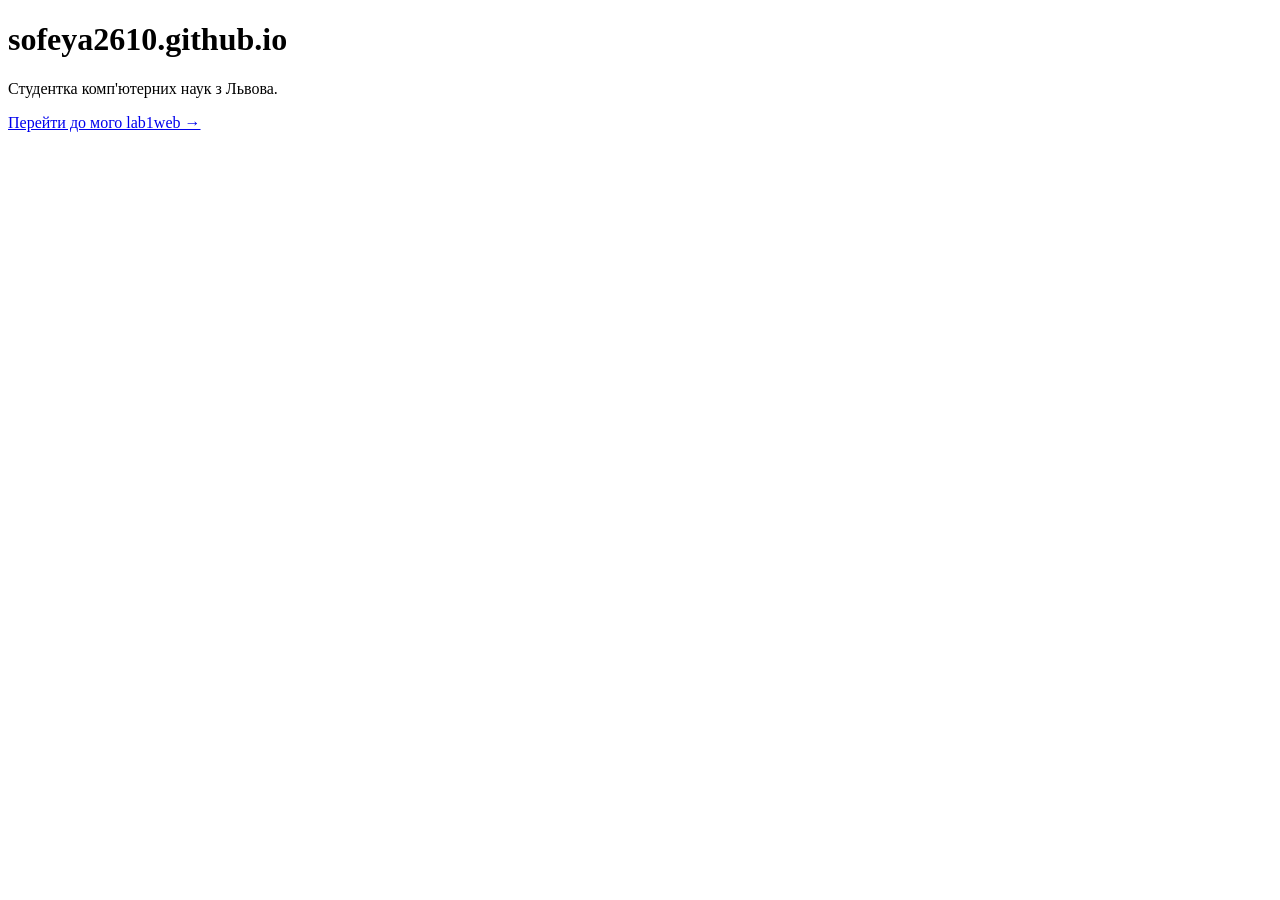
==== index.html @ cbf061b6 "Create index.html" ====
<!DOCTYPE html>
<html>
<head>
    <title>Софія Островська</title>
    <meta charset="UTF-8">
</head>
<body>
    <h1>sofeya2610.github.io</h1>
    <p>Студентка комп'ютерних наук з Львова.</p>
    <a href="lab1web">Перейти до мого lab1web →</a>
</body>
</html>
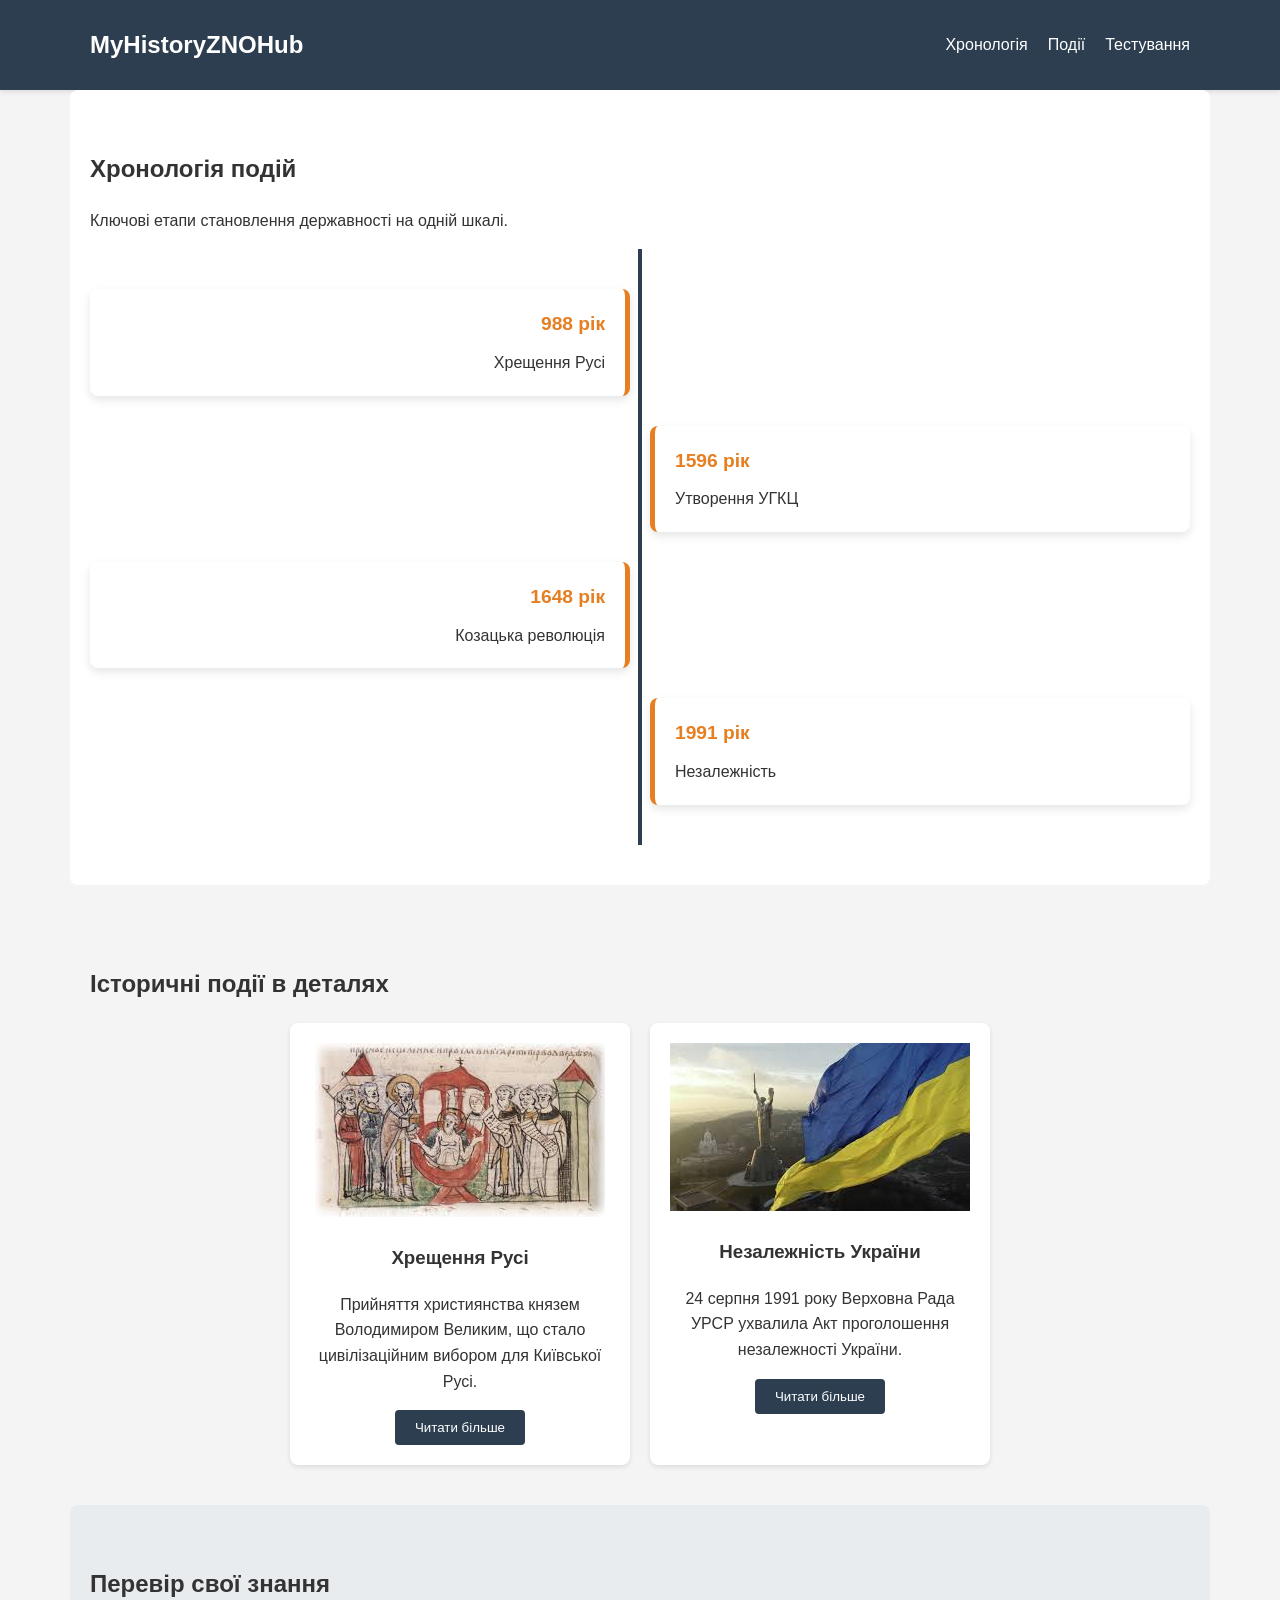
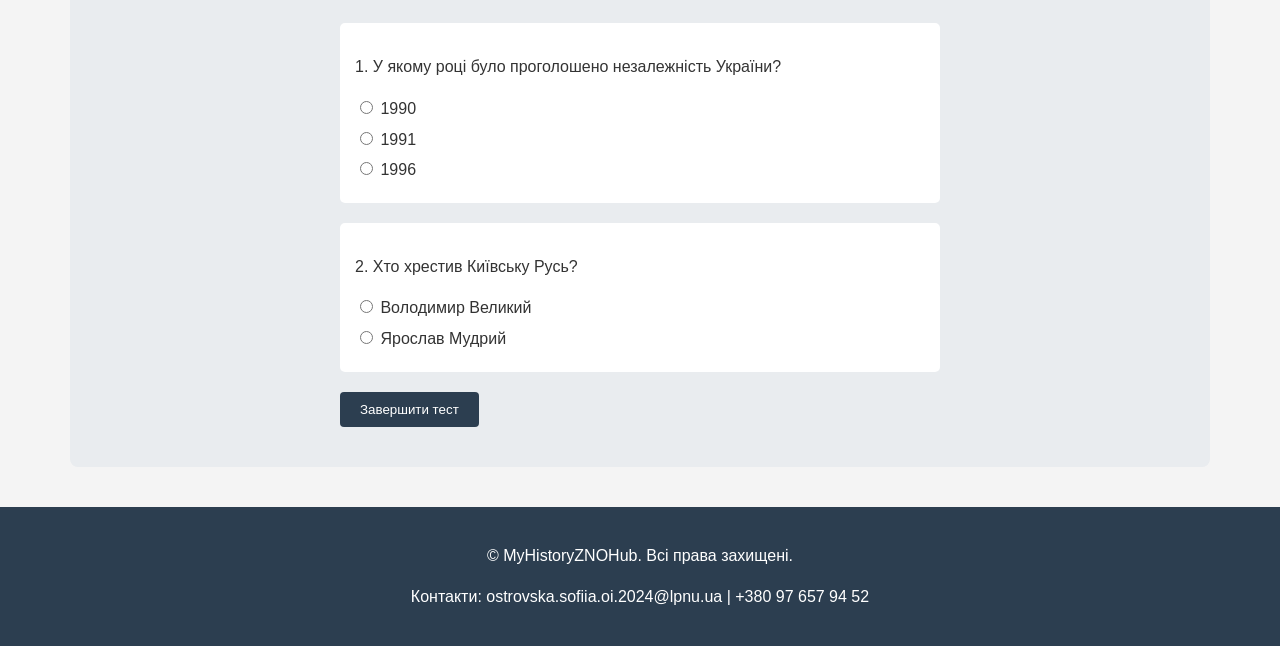
==== commit 26583700: "Update title and add redirect to lab1web" ====
--- a/index.html
+++ b/index.html
@@ -1,12 +1,12 @@
 <!DOCTYPE html>
 <html>
 <head>
-    <title>Софія Островська</title>
-    <meta charset="UTF-8">
+    <title>Перенаправлення...</title>
+    <meta http-equiv="refresh" content="0; url=/lab1web/">
+    <meta name="viewport" content="width=device-width, initial-scale=1">
 </head>
 <body>
-    <h1>sofeya2610.github.io</h1>
-    <p>Студентка комп'ютерних наук з Львова.</p>
-    <a href="lab1web">Перейти до мого lab1web →</a>
+    <p>Перенаправляємо на <a href="/lab1web/">lab1web</a>...</p>
+    <script>window.location.href = "/lab1web/";</script>
 </body>
 </html>
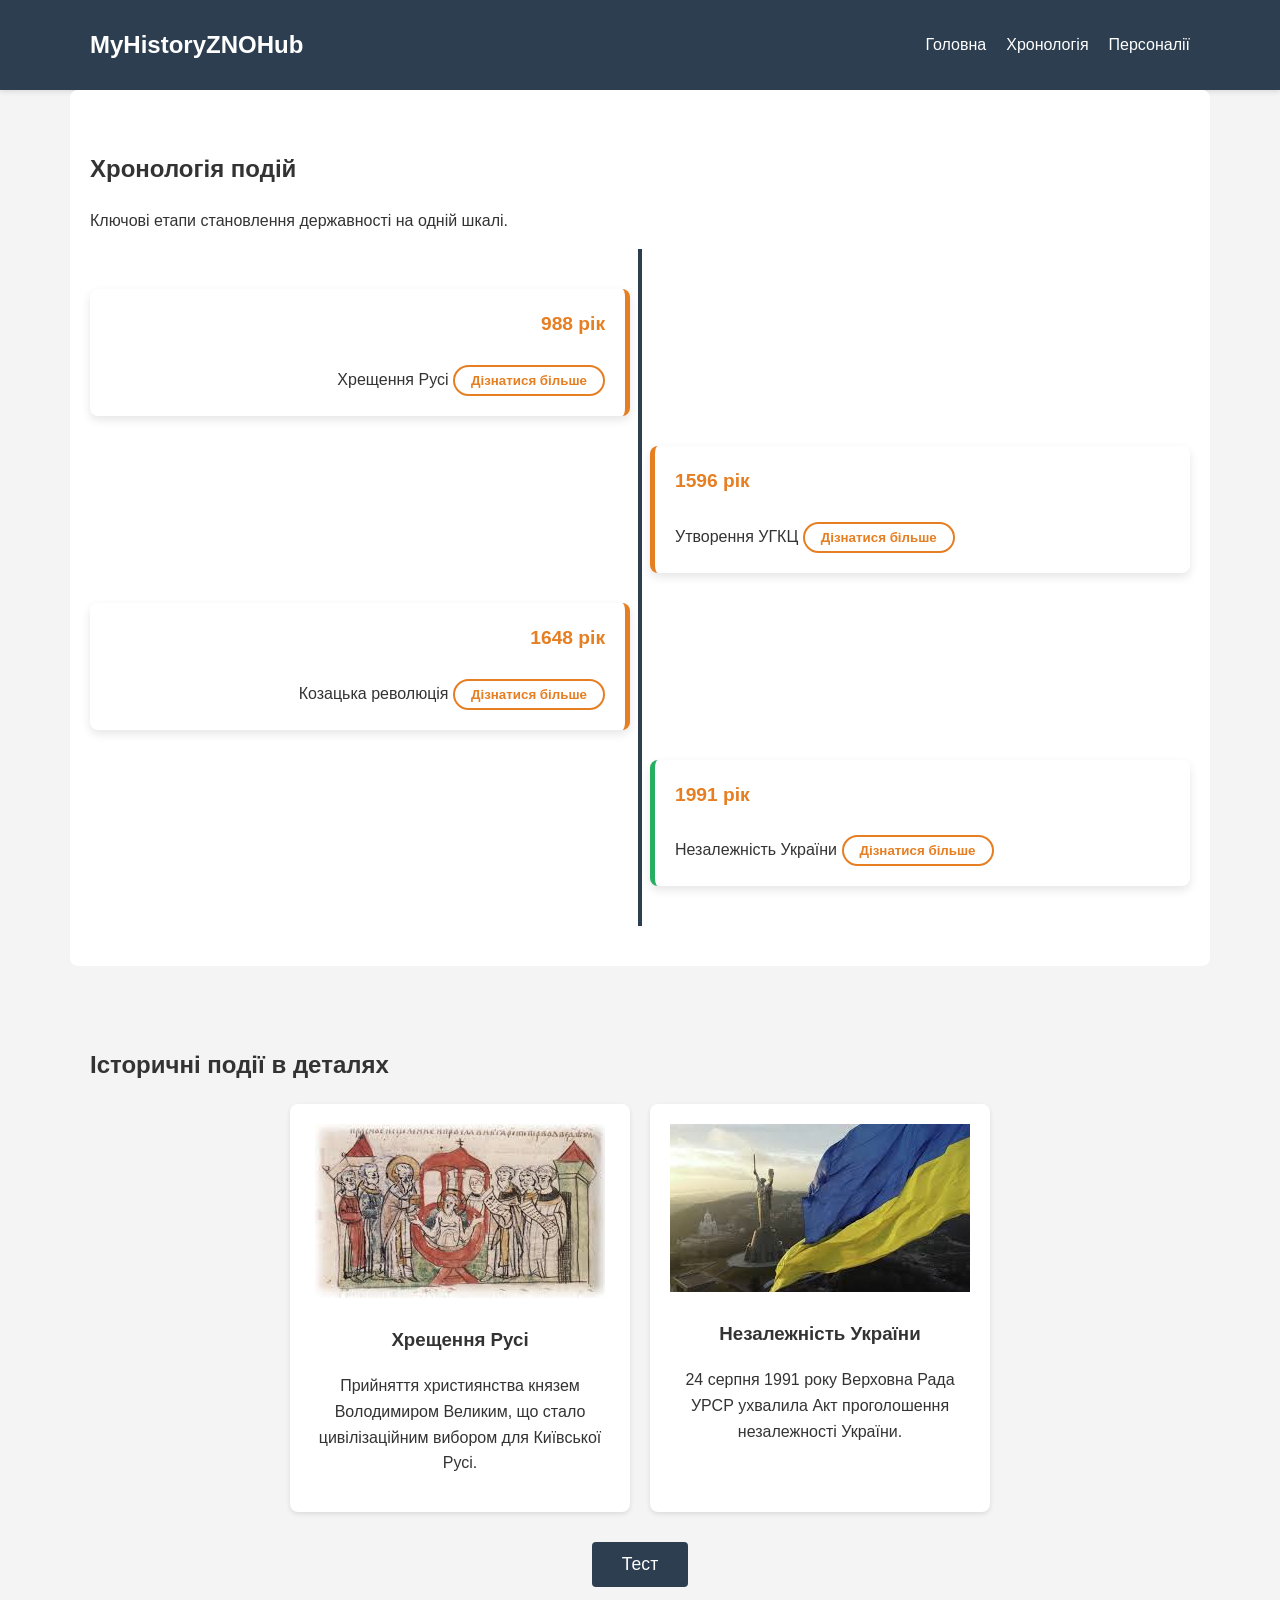
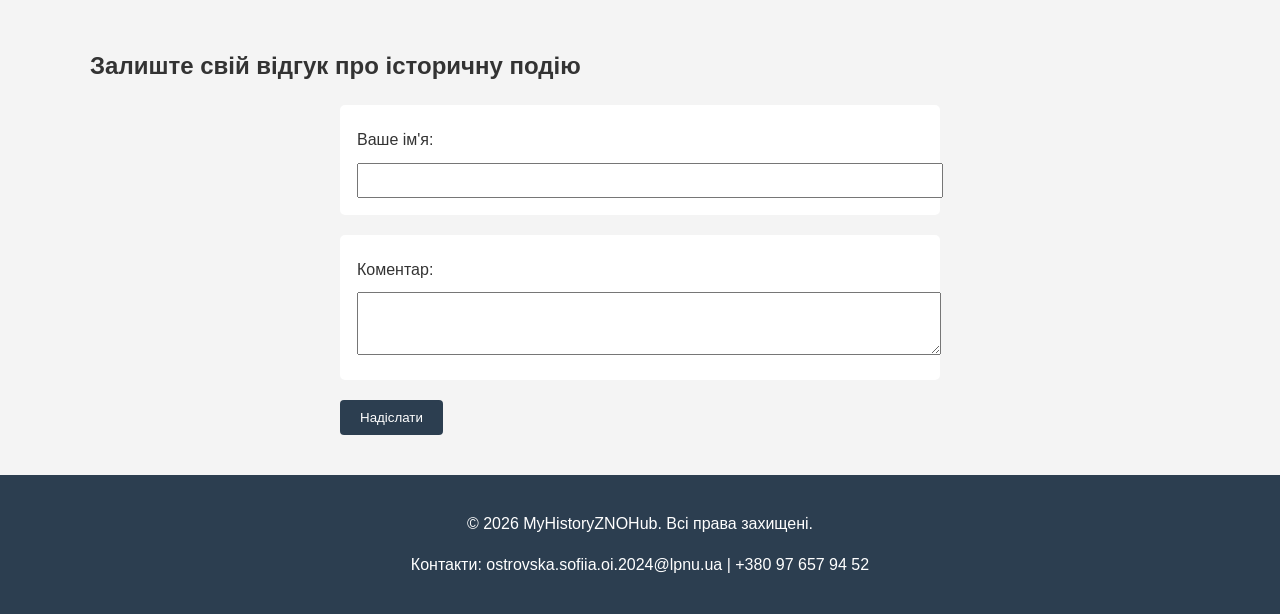
==== commit 5b8f2440: "Add files via upload" ====
--- a/index.html
+++ b/index.html
@@ -1,12 +1,108 @@
-<!DOCTYPE html>
-<html>
-<head>
-    <title>Перенаправлення...</title>
-    <meta http-equiv="refresh" content="0; url=/lab1web/">
-    <meta name="viewport" content="width=device-width, initial-scale=1">
-</head>
-<body>
-    <p>Перенаправляємо на <a href="/lab1web/">lab1web</a>...</p>
-    <script>window.location.href = "/lab1web/";</script>
-</body>
-</html>
+<!DOCTYPE html>
+<html lang="uk">
+<head>
+    <meta charset="UTF-8">
+    <meta name="viewport" content="width=device-width, initial-scale=1.0">
+    <title>MyHistoryZNOhub</title>
+    <link rel="stylesheet" href="style.css">
+</head>
+<body>
+
+    <header>
+        <div class="container header-content">
+            <div class="logo">MyHistoryZNOHub</div>
+            <nav>
+                <ul>
+                    <li><a href="index.html">Головна</a></li>
+                    <li><a href="index.html#timeline">Хронологія</a></li>
+                    <li><a href="persons.html">Персоналії</a></li>
+                </ul>
+            </nav>
+        </div>
+    </header>
+
+    <main>
+        <section id="timeline" class="container">
+            <h2>Хронологія подій</h2>
+            <p class="section-desc">Ключові етапи становлення державності на одній шкалі.</p>
+            
+            <div id="dynamic-timeline" class="timeline-wrapper"></div>
+        </section>
+
+        <section id="events" class="container">
+            <h2>Історичні події в деталях</h2>
+            <div class="events-grid">
+                <article class="event-card">
+                    <img src="fotoone.jpg" alt="998 рік">
+                    <h3>Хрещення Русі</h3>
+                    <p>Прийняття християнства князем Володимиром Великим, що стало цивілізаційним вибором для Київської Русі.</p>
+                </article>
+                
+                <article class="event-card">
+                    <img src="fototwo.jpg" alt="Незалежність України">
+                    <h3>Незалежність України</h3>
+                    <p>24 серпня 1991 року Верховна Рада УРСР ухвалила Акт проголошення незалежності України.</p>
+                </article>
+            </div>
+            
+            <div style="text-align: center; margin-top: 30px;">
+                <button id="toggle-test-btn" class="btn-primary">Тест</button>
+            </div>
+        </section>
+
+        <section id="testing" class="container">
+            <h2>Перевір свої знання</h2>
+            <form class="quiz-form">
+                <div class="question">
+                    <p>1. У якому році було проголошено незалежність України?</p>
+                    <label><input type="radio" name="q1" value="1991"> 1991</label>
+                    <label><input type="radio" name="q1" value="1990"> 1990</label>
+                    <label><input type="radio" name="q1" value="1996"> 1996</label>
+                </div>
+                
+                <div class="question">
+                    <p>2. Хто хрестив Київську Русь?</p>
+                    <label><input type="radio" name="q2" value="volodymyr"> Володимир Великий</label>
+                    <label><input type="radio" name="q2" value="yaroslav"> Ярослав Мудрий</label>
+                </div>
+
+                <button type="button" class="btn-submit">Завершити тест</button>
+            </form>
+        </section>
+
+        <section id="feedback" class="container" style="margin-bottom: 40px;">
+            <h2>Залиште свій відгук про історичну подію</h2>
+            <form id="feedback-form" class="quiz-form">
+                <div class="question">
+                    <label for="name-input">Ваше ім'я:</label>
+                    <input type="text" id="name-input" style="width: 100%; padding: 8px; margin-top: 5px;">
+                </div>
+                <div class="question">
+                    <label for="comment-input">Коментар:</label>
+                    <textarea id="comment-input" rows="3" style="width: 100%; padding: 8px; margin-top: 5px;"></textarea>
+                </div>
+                <button type="submit" class="btn-submit">Надіслати</button>
+            </form>
+            
+            <div id="feedback-list" style="margin-top: 20px;"></div>
+        </section>
+    </main>
+
+    <footer>
+        <div class="container footer-content">
+            <p>&copy; 2026 MyHistoryZNOHub. Всі права захищені.</p>
+            <p>Контакти: ostrovska.sofiia.oi.2024@lpnu.ua | +380 97 657 94 52</p>
+        </div>
+    </footer>
+
+    <div id="event-modal" class="modal">
+        <div class="modal-content">
+            <span class="close-btn">&times;</span>
+            <h2 id="modal-title">Заголовок події</h2>
+            <p id="modal-desc">Детальний опис події з'явиться тут.</p>
+        </div>
+    </div>
+
+    <script src="script.js"></script>
+</body>
+</html>
--- a/style.css
+++ b/style.css
@@ -0,0 +1,346 @@
+
+:root {
+    --primary-color: #2c3e50;
+    --accent-color: #e67e22;
+    --bg-light: #f4f4f4;
+    --text-dark: #333;
+    --white: #ffffff;
+}
+
+body {
+    font-family: 'Segoe UI', Tahoma, Geneva, Verdana, sans-serif;
+    margin: 0;
+    padding: 0;
+    line-height: 1.6;
+    color: var(--text-dark);
+    background-color: var(--bg-light);
+}
+
+.container {
+    max-width: 1100px;
+    margin: 0 auto;
+    padding: 0 20px;
+}
+
+
+header {
+    background-color: var(--primary-color);
+    color: var(--white);
+    padding: 1rem 0;
+    box-shadow: 0 2px 5px rgba(0,0,0,0.1);
+}
+
+.header-content {
+    display: flex;
+    justify-content: space-between;
+    align-items: center;
+}
+
+.logo {
+    font-size: 1.5rem;
+    font-weight: bold;
+}
+
+nav ul {
+    list-style: none;
+    padding: 0;
+    display: flex; 
+    gap: 20px;
+}
+
+nav a {
+    color: var(--white);
+    text-decoration: none;
+    font-weight: 500;
+    transition: color 0.3s;
+}
+
+nav a:hover {
+    color: var(--accent-color);
+}
+
+#timeline {
+    padding: 40px 20px;
+    background-color: var(--white);
+    margin-bottom: 20px;
+    border-radius: 8px;
+}
+
+.timeline-wrapper {
+    display: flex;
+    flex-direction: column; 
+    position: relative;
+    padding: 40px 0;
+    gap: 30px; 
+}
+
+.timeline-wrapper::before {
+    content: '';
+    position: absolute;
+    top: 0;
+    left: 50%;
+    width: 4px;
+    height: 100%;
+    background-color: var(--primary-color);
+    transform: translateX(-50%);
+    z-index: 0;
+}
+
+.timeline-item {
+    width: 45%; 
+    background: var(--white);
+    border-radius: 8px;
+    padding: 20px;
+    box-shadow: 0 4px 10px rgba(0,0,0,0.1);
+    z-index: 1;
+    position: relative;
+    transition: transform 0.3s, box-shadow 0.3s;
+}
+
+.timeline-item:nth-child(odd) {
+    align-self: flex-start;
+    text-align: right;
+    border-right: 5px solid var(--accent-color);
+}
+
+.timeline-item:nth-child(even) {
+    align-self: flex-end;
+    text-align: left;
+    border-left: 5px solid var(--accent-color);
+}
+
+.timeline-item:hover {
+    transform: translateY(-5px); 
+    box-shadow: 0 6px 15px rgba(0,0,0,0.15);
+}
+
+.timeline-item .date {
+    display: block;
+    font-weight: bold;
+    font-size: 1.2rem;
+    color: var(--accent-color);
+    margin-bottom: 10px;
+}
+
+.timeline-item .event {
+    font-size: 1rem;
+    color: var(--text-dark);
+}
+
+#events {
+    padding: 40px 20px;
+}
+
+.events-grid {
+    display: flex;
+    flex-wrap: wrap;
+    gap: 20px;
+    justify-content: center;
+}
+
+.event-card {
+    background: var(--white);
+    border-radius: 8px;
+    width: 300px;
+    padding: 20px;
+    box-shadow: 0 2px 5px rgba(0,0,0,0.1);
+    text-align: center;
+}
+
+.event-img {
+    height: 150px;
+    background-color: #ddd;
+    margin-bottom: 15px;
+    display: flex;
+    align-items: center;
+    justify-content: center;
+    color: #666;
+    border-radius: 4px;
+}
+
+button {
+    background-color: var(--primary-color);
+    color: white;
+    border: none;
+    padding: 10px 20px;
+    border-radius: 4px;
+    cursor: pointer;
+}
+
+button:hover {
+    background-color: var(--accent-color);
+}
+
+#testing {
+    padding: 40px 20px;
+    background-color: #e9ecef;
+    border-radius: 8px;
+    margin-bottom: 40px;
+}
+
+.quiz-form {
+    max-width: 600px;
+    margin: 0 auto;
+}
+
+.question {
+    margin-bottom: 20px;
+    background: white;
+    padding: 15px;
+    border-radius: 5px;
+}
+
+.question label {
+    display: block;
+    margin: 5px 0;
+    cursor: pointer;
+}
+
+footer {
+    background-color: var(--primary-color);
+    color: white;
+    text-align: center;
+    padding: 20px 0;
+    margin-top: auto;
+}
+
+@media (max-width: 768px) {
+    .header-content {
+        flex-direction: column;
+    }
+    
+    nav ul {
+        margin-top: 15px;
+    }
+
+    .timeline-item {
+        width: 90px;
+        height: 90px;
+        font-size: 0.8rem;
+    }
+}
+
+@media (max-width: 768px) {
+    .header-content {
+        flex-direction: column;
+    }
+    
+    nav ul {
+        margin-top: 15px;
+        flex-wrap: wrap;
+        justify-content: center;
+    }
+
+    .timeline-wrapper::before {
+        left: 0;
+        transform: none;
+    }
+
+    .timeline-item {
+        width: 90%;
+        align-self: flex-end !important;
+        text-align: left !important;
+        border-right: none !important;
+        border-left: 5px solid var(--accent-color) !important;
+    }
+}
+
+@media (max-width: 480px) {
+    nav ul {
+        flex-direction: column;
+        width: 100%;
+        text-align: center;
+    }
+
+    nav ul li {
+        margin: 5px 0;
+    }
+    
+    .timeline-item {
+        width: 85%; 
+    }
+}
+
+/* Новеньке */
+
+.learn-more-btn {
+    display: inline-block;
+    margin-top: 15px;
+    background-color: transparent;
+    color: var(--accent-color);
+    border: 2px solid var(--accent-color);
+    font-weight: 600;
+    border-radius: 20px; 
+    padding: 6px 16px;
+    cursor: pointer;
+    transition: all 0.3s ease; 
+}
+
+.learn-more-btn:hover {
+    background-color: var(--accent-color);
+    color: var(--white);
+    transform: translateY(-2px); 
+    box-shadow: 0 4px 8px rgba(230, 126, 34, 0.2);
+}
+
+.question {
+    transition: all 0.3s ease;
+    border: 2px solid transparent; 
+}
+
+.btn-primary {
+    font-size: 1.1rem;
+    padding: 12px 30px;
+}
+
+.modal {
+    display: none; 
+    position: fixed;
+    z-index: 1000;
+    left: 0;
+    top: 0;
+    width: 100%;
+    height: 100%;
+    background-color: rgba(0, 0, 0, 0.6);
+    justify-content: center;
+    align-items: center;
+}
+
+.modal-content {
+    background-color: var(--white);
+    padding: 30px;
+    border-radius: 8px;
+    width: 80%;
+    max-width: 500px;
+    position: relative;
+    box-shadow: 0 5px 15px rgba(0,0,0,0.3);
+    text-align: center;
+}
+
+.close-btn {
+    position: absolute;
+    top: 10px;
+    right: 15px;
+    color: #aaa;
+    font-size: 28px;
+    font-weight: bold;
+    cursor: pointer;
+}
+
+.close-btn:hover,
+.close-btn:focus {
+    color: var(--text-dark);
+    text-decoration: none;
+}
+
+.feedback-item {
+    background: white;
+    padding: 15px;
+    margin-bottom: 10px;
+    border-left: 4px solid var(--accent-color);
+    border-radius: 4px;
+    box-shadow: 0 1px 3px rgba(0,0,0,0.1);
+}
+.feedback-item p {
+    margin: 5px 0 0 0;
+}
